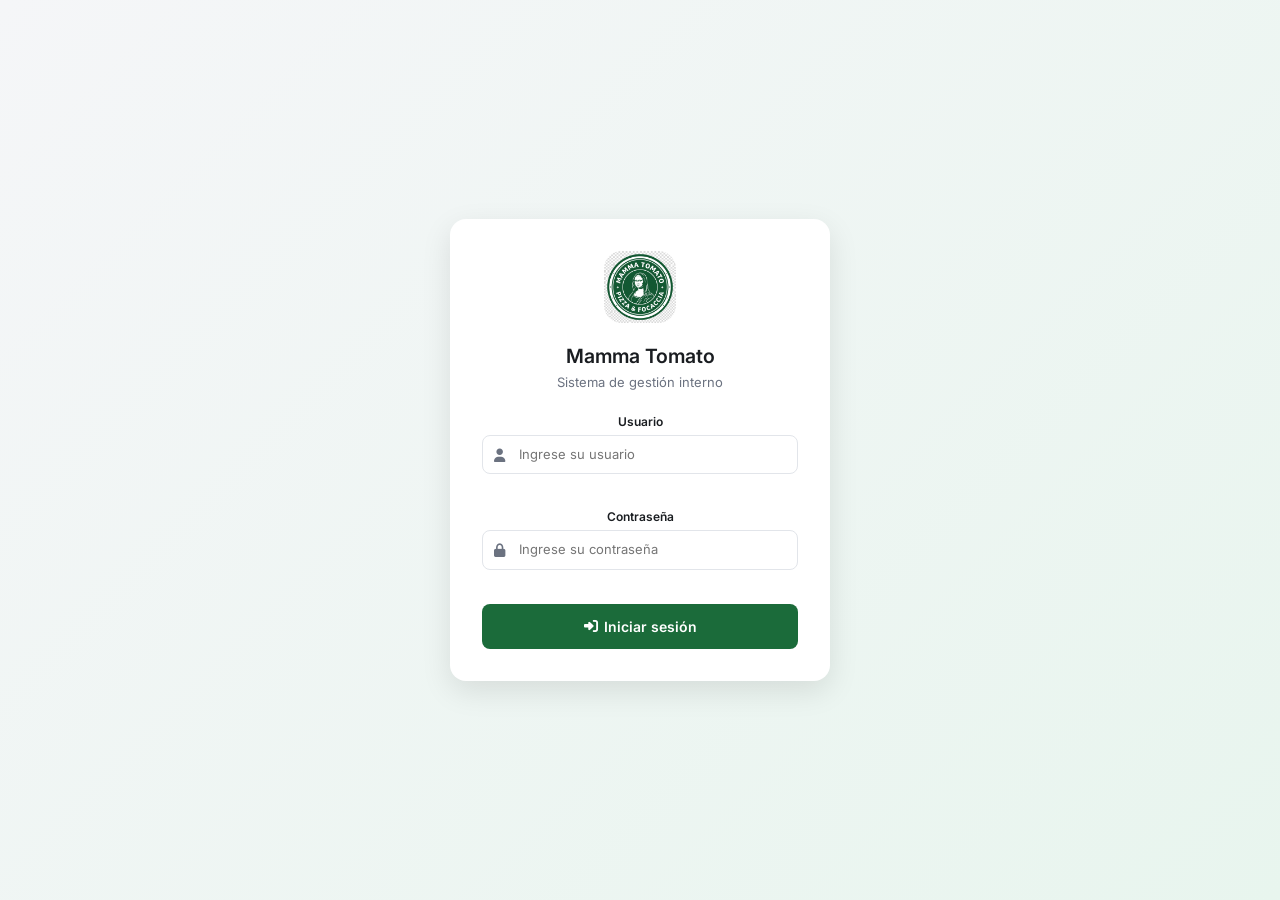
==== ERPPP/index.html @ a9ee2502 "archivos estructurado sistema erp completo solo css puro con js y data local" ====
<!DOCTYPE html>
<html lang="es">
<head>
  <meta charset="UTF-8">
  <meta name="viewport" content="width=device-width, initial-scale=1.0">
  <title>Mamma Tomato — Iniciar Sesión</title>
  <meta name="description" content="Sistema de gestión ERP para Mamma Tomato Pizza & Focaccia">
  <link rel="icon" href="assets/logo.png">
  <link rel="preconnect" href="https://fonts.googleapis.com">
  <link rel="preconnect" href="https://fonts.gstatic.com" crossorigin>
  <link href="https://fonts.googleapis.com/css2?family=Inter:wght@400;500;600;700&display=swap" rel="stylesheet">
  <link rel="stylesheet" href="https://cdnjs.cloudflare.com/ajax/libs/font-awesome/6.5.1/css/all.min.css">
  <link rel="stylesheet" href="css/main.css">
  <link rel="stylesheet" href="css/login.css">
</head>
<body>
  <section class="login-view">
    <div class="login-card fade-in">
      <img src="assets/logo.png" class="login-logo" alt="Mamma Tomato">
      <h1>Mamma Tomato</h1>
      <p>Sistema de gestión interno</p>
      <form id="loginForm" novalidate>
        <div class="form-group">
          <label>Usuario</label>
          <div class="input-icon">
            <i class="fa-solid fa-user"></i>
            <input type="text" id="loginUser" class="form-control" placeholder="Ingrese su usuario">
          </div>
          <div class="login-field-error" id="loginUserError"></div>
        </div>
        <div class="form-group">
          <label>Contraseña</label>
          <div class="input-icon">
            <i class="fa-solid fa-lock"></i>
            <input type="password" id="loginPass" class="form-control" placeholder="Ingrese su contraseña">
          </div>
          <div class="login-field-error" id="loginPassError"></div>
        </div>
        <div id="loginError" class="form-error hidden"><i class="fa-solid fa-circle-exclamation"></i> Credenciales inválidas</div>
        <button type="submit" class="btn btn-primary btn-block btn-lg"><i class="fa-solid fa-right-to-bracket"></i> Iniciar sesión</button>
      </form>
    </div>
  </section>
  <script src="js/db.js"></script>
  <script>
    const ROLE_DEFAULT = { admin: 'pages/dashboard.html', cajero: 'pages/pos.html', cocina: 'pages/cocina.html' };

    document.addEventListener('DOMContentLoaded', async () => {
      await initDB();
      const s = JSON.parse(sessionStorage.getItem('mt_session'));
      if (s) { window.location.href = ROLE_DEFAULT[s.rol] || 'pages/dashboard.html'; return; }

      const form = document.getElementById('loginForm');

      form.addEventListener('submit', async e => {
        e.preventDefault();

        const userField = document.getElementById('loginUser');
        const passField = document.getElementById('loginPass');
        const userError = document.getElementById('loginUserError');
        const passError = document.getElementById('loginPassError');
        const loginError = document.getElementById('loginError');
        let valid = true;

        userField.classList.remove('is-invalid');
        passField.classList.remove('is-invalid');
        userError.textContent = '';
        passError.textContent = '';
        loginError.classList.add('hidden');

        const user = userField.value.trim().toLowerCase();
        const pass = passField.value;

        if (!user) {
          userField.classList.add('is-invalid');
          userError.textContent = 'Ingrese su usuario';
          valid = false;
        } else if (user.length < 3) {
          userField.classList.add('is-invalid');
          userError.textContent = 'Mínimo 3 caracteres';
          valid = false;
        }

        if (!pass) {
          passField.classList.add('is-invalid');
          passError.textContent = 'Ingrese su contraseña';
          valid = false;
        } else if (pass.length < 4) {
          passField.classList.add('is-invalid');
          passError.textContent = 'Mínimo 4 caracteres';
          valid = false;
        }

        if (!valid) return;

        const usuarios = await dbGetAll('usuarios');
        const found = usuarios.find(u => u.username === user && u.password === pass && u.estado === 'activo');

        if (!found) {
          loginError.classList.remove('hidden');
          return;
        }

        sessionStorage.setItem('mt_session', JSON.stringify({
          id: found.id, username: found.username, rol: found.rol,
          nombre: found.nombre, codigo: found.codigo || ''
        }));
        window.location.href = ROLE_DEFAULT[found.rol] || 'pages/dashboard.html';
      });

      document.getElementById('loginUser').addEventListener('input', () => {
        document.getElementById('loginUser').classList.remove('is-invalid');
        document.getElementById('loginUserError').textContent = '';
        document.getElementById('loginError').classList.add('hidden');
      });
      document.getElementById('loginPass').addEventListener('input', () => {
        document.getElementById('loginPass').classList.remove('is-invalid');
        document.getElementById('loginPassError').textContent = '';
        document.getElementById('loginError').classList.add('hidden');
      });
    });
  </script>
</body>
</html>
---- ERPPP/css/main.css ----
:root {
  --brand: #1B6B3A;
  --brand-dark: #0F4D28;
  --brand-light: #E8F5EE;
  --surface: #FFFFFF;
  --bg: #F5F6F8;
  --border: #E2E5EA;
  --text: #1A1D21;
  --text-muted: #6B7280;
  --danger: #DC3545;
  --danger-light: #FDECEC;
  --warning: #F59E0B;
  --warning-light: #FFF6D8;
  --success: #10B981;
  --success-light: #D1FAE5;
  --info: #3B82F6;
  --info-light: #DBEAFE;
  --muted-bg: #F3F4F6;
  --radius: 12px;
  --radius-sm: 8px;
  --sidebar-w: 240px;
  --statusbar-h: 36px;
  --shadow: 0 1px 3px rgba(0,0,0,.06);
  --shadow-md: 0 4px 12px rgba(0,0,0,.08);
  --shadow-lg: 0 10px 30px rgba(0,0,0,.1);
}

* {
  box-sizing: border-box;
  margin: 0;
  padding: 0;
}
html {
  font-size: 14px;
}
body {
  font-family: 'Inter', -apple-system, BlinkMacSystemFont, 'Segoe UI', sans-serif;
  background: #f5f6f8;
  color: #1a1d21;
  line-height: 1.5;
  -webkit-font-smoothing: antialiased;
}
button,
input,
select,
textarea {
  font: inherit;
}
a {
  color: #1b6b3a;
  text-decoration: none;
}
img {
  max-width: 100%;
}
.hidden {
  display: none !important;
}
h1,
h2,
h3,
h4,
h5 {
  font-weight: 600;
  line-height: 1.3;
}
h1 {
  font-size: 1.5rem;
}
h2 {
  font-size: 1.25rem;
}
h3 {
  font-size: 1.1rem;
}
h4 {
  font-size: 1rem;
}
.text-muted {
  color: #6b7280;
}
.mt-4 {
  margin-top: 4px;
}
.mt-8 {
  margin-top: 8px;
}
.mt-16 {
  margin-top: 16px;
}
.grid-2 {
  display: grid;
  grid-template-columns: repeat(2, 1fr);
  gap: 16px;
}
.grid-3 {
  display: grid;
  grid-template-columns: repeat(3, 1fr);
  gap: 16px;
}
::-webkit-scrollbar {
  width: 6px;
  height: 6px;
}
::-webkit-scrollbar-track {
  background: transparent;
}
::-webkit-scrollbar-thumb {
  background: #e2e5ea;
  border-radius: 3px;
}
::-webkit-scrollbar-thumb:hover {
  background: #6b7280;
}
.fade-in {
  animation: fadeIn 0.4s ease both;
}
.slide-in {
  animation: slideIn 0.3s ease both;
}
.stagger {
  animation: staggerIn 0.4s ease both;
}
.delay-1 {
  animation-delay: 0.1s;
}
.delay-2 {
  animation-delay: 0.2s;
}
.delay-3 {
  animation-delay: 0.3s;
}
.module-enter {
  animation: fadeIn 0.3s ease both;
}
@media (max-width: 1050px) {
  .grid-2 {
    grid-template-columns: 1fr;
  }
  .grid-3 {
    grid-template-columns: 1fr;
  }
}
@keyframes fadeIn {
  from { opacity: 0; transform: translateY(8px); }
  to { opacity: 1; transform: translateY(0); }
}
@keyframes slideIn {
  from { opacity: 0; transform: translateX(-10px); }
  to { opacity: 1; transform: translateX(0); }
}
@keyframes scaleIn {
  from { opacity: 0; transform: scale(0.95); }
  to { opacity: 1; transform: scale(1); }
}
@keyframes staggerIn {
  from { opacity: 0; transform: translateY(12px); }
  to { opacity: 1; transform: translateY(0); }
}
.app-shell {
  display: flex;
  min-height: 100vh;
  padding-bottom: 36px;
}
.sidebar-overlay {
  position: fixed;
  inset: 0;
  background: rgba(0,0,0,0.4);
  z-index: 99;
  opacity: 0;
  visibility: hidden;
  transition: opacity 0.3s ease, visibility 0.3s ease;
}
.sidebar-overlay.active {
  opacity: 1;
  visibility: visible;
}
.sidebar {
  width: 240px;
  background: #fff;
  border-right: 1px solid #e2e5ea;
  position: fixed;
  top: 0;
  left: -240px;
  bottom: 36px;
  display: flex;
  flex-direction: column;
  z-index: 100;
  transition: left 0.3s cubic-bezier(0.4, 0, 0.2, 1), box-shadow 0.3s ease;
}
.sidebar.open {
  left: 0;
  box-shadow: 2px 0 12px rgba(0,0,0,0.06);
}
.sidebar-brand {
  display: flex;
  align-items: center;
  gap: 12px;
  padding: 16px 16px 14px;
  border-bottom: 1px solid #e2e5ea;
}
.sidebar-brand img {
  width: 38px;
  height: 38px;
  border-radius: 10px;
}
.sidebar-brand-text strong {
  display: block;
  font-size: 14px;
}
.sidebar-brand-text span {
  display: block;
  font-size: 11px;
  color: #6b7280;
}
.sidebar-nav {
  flex: 1;
  padding: 8px;
  overflow-y: auto;
  display: flex;
  flex-direction: column;
  gap: 2px;
}
.nav-item {
  display: flex;
  align-items: center;
  gap: 10px;
  border: none;
  background: transparent;
  padding: 10px 12px;
  text-align: left;
  border-radius: 8px;
  color: #6b7280;
  cursor: pointer;
  font-size: 13px;
  font-weight: 500;
  transition: all 0.2s ease;
}
.nav-item i {
  width: 18px;
  text-align: center;
  font-size: 14px;
}
.nav-item:hover {
  background: #f5f6f8;
  color: #1a1d21;
  transform: translateX(3px);
}
.nav-item.active {
  background: #e8f5ee;
  color: #0f4d28;
  font-weight: 600;
}
.sidebar-footer {
  border-top: 1px solid #e2e5ea;
  padding: 8px;
}
.sidebar-option {
  display: flex;
  align-items: center;
  gap: 10px;
  padding: 10px 12px;
  border: none;
  background: transparent;
  width: 100%;
  text-align: left;
  border-radius: 8px;
  color: #6b7280;
  cursor: pointer;
  font-size: 13px;
  transition: all 0.15s ease;
}
.sidebar-option:hover {
  background: #f5f6f8;
  color: #1a1d21;
}
.sidebar-option .online-icon {
  width: 18px;
  text-align: center;
}
.toggle-switch {
  width: 36px;
  height: 20px;
  background: #e2e5ea;
  border-radius: 10px;
  position: relative;
  margin-left: auto;
  transition: background 0.2s ease;
  cursor: pointer;
}
.toggle-switch.active {
  background: #10b981;
}
.toggle-switch .toggle-knob {
  width: 16px;
  height: 16px;
  background: #fff;
  border-radius: 50%;
  position: absolute;
  top: 2px;
  left: 2px;
  transition: left 0.2s ease;
  box-shadow: 0 1px 3px rgba(0,0,0,0.15);
}
.toggle-switch.active .toggle-knob {
  left: 18px;
}
.content {
  margin-left: 0;
  width: 100%;
  padding: 20px;
  min-height: calc(100vh - var(--statusbar-h));
  transition: margin-left 0.3s cubic-bezier(0.4, 0, 0.2, 1);
}
.sidebar.open ~ .content {
  margin-left: var(--sidebar-w);
  width: calc(100% - var(--sidebar-w));
}
.topbar {
  background: #fff;
  border: 1px solid #e2e5ea;
  border-radius: 12px;
  padding: 14px 20px;
  display: flex;
  justify-content: space-between;
  align-items: center;
  margin-bottom: 16px;
}
.topbar h2 {
  margin-bottom: 2px;
}
.topbar p {
  color: #6b7280;
  font-size: 13px;
}
.topbar-left {
  display: flex;
  align-items: center;
  gap: 14px;
}
.btn-menu {
  border: none;
  background: #f5f6f8;
  width: 38px;
  height: 38px;
  border-radius: 8px;
  cursor: pointer;
  font-size: 16px;
  color: #6b7280;
  display: flex;
  align-items: center;
  justify-content: center;
  transition: all 0.2s ease;
}
.btn-menu:hover {
  background: #e2e5ea;
  color: #1a1d21;
}
.topbar-actions {
  display: flex;
  align-items: center;
  gap: 10px;
}
.user-badge {
  background: #e8f5ee;
  color: #0f4d28;
  padding: 7px 14px;
  border-radius: 999px;
  font-weight: 600;
  font-size: 12px;
  display: flex;
  align-items: center;
  gap: 6px;
}
.user-badge i {
  font-size: 14px;
}
.module-content {
  animation: fadeIn 0.3s ease;
}
.status-bar {
  position: fixed;
  bottom: 0;
  left: 0;
  right: 0;
  height: 36px;
  background: #1e2328;
  color: rgba(255,255,255,0.7);
  display: flex;
  justify-content: space-between;
  align-items: center;
  padding: 0 20px;
  font-size: 12px;
  z-index: 200;
}
.status-left {
  display: flex;
  align-items: center;
  gap: 6px;
}
.status-left strong {
  color: #fff;
}
.status-sep {
  color: rgba(255,255,255,0.25);
  margin: 0 4px;
}
.status-right {
  display: flex;
  align-items: center;
  gap: 8px;
}
.status-dot {
  font-size: 8px;
}
.status-dot.online {
  color: #10b981;
}
.status-dot.offline {
  color: #dc3545;
}
@media (max-width: 768px) {
  .sidebar {
    width: 280px;
    left: -280px;
    bottom: 0;
    box-shadow: none;
  }
  .sidebar.open {
    box-shadow: 4px 0 24px rgba(0,0,0,0.15);
  }
  .sidebar.open ~ .content {
    margin-left: 0;
    width: 100%;
  }
  .content {
    padding: 12px;
  }
  .topbar {
    flex-direction: column;
    align-items: flex-start;
    gap: 8px;
  }
  .topbar-left {
    width: 100%;
    justify-content: space-between;
  }
  .status-bar {
    font-size: 10px;
    padding: 0 12px;
  }
}
.btn {
  display: inline-flex;
  align-items: center;
  justify-content: center;
  gap: 6px;
  border: none;
  border-radius: 8px;
  padding: 9px 16px;
  cursor: pointer;
  font-weight: 600;
  font-size: 13px;
  transition: all 0.15s ease;
  white-space: nowrap;
}
.btn-primary {
  background: #1b6b3a;
  color: #fff;
}
.btn-primary:hover {
  background: #0f4d28;
}
.btn-success {
  background: #10b981;
  color: #fff;
}
.btn-success:hover {
  background: #0ea774;
}
.btn-danger {
  background: #fdecec;
  color: #dc3545;
}
.btn-danger:hover {
  background: #fbd6d6;
}
.btn-outline {
  background: transparent;
  border: 1px solid #e2e5ea;
  color: #1a1d21;
}
.btn-outline:hover {
  background: #f5f6f8;
}
.btn-block {
  width: 100%;
}
.btn-lg {
  padding: 12px 20px;
  font-size: 14px;
}
.btn-sm {
  padding: 6px 10px;
  font-size: 12px;
}
.btn-icon {
  border: none;
  background: transparent;
  cursor: pointer;
  padding: 4px 6px;
  border-radius: 4px;
  color: #6b7280;
  transition: all 0.15s ease;
}
.btn-icon:hover {
  background: #f5f6f8;
}
.btn-icon.danger {
  color: #dc3545;
}
.btn-icon.danger:hover {
  background: #fdecec;
}
.card {
  background: #fff;
  border: 1px solid #e2e5ea;
  border-radius: 12px;
  padding: 18px;
}
.card-header {
  display: flex;
  justify-content: space-between;
  align-items: center;
  margin-bottom: 14px;
  gap: 12px;
}
.card-header h3 {
  margin: 0;
}
.badge {
  display: inline-flex;
  align-items: center;
  padding: 4px 10px;
  border-radius: 999px;
  font-size: 11px;
  font-weight: 600;
}
.badge-success {
  background: #d1fae5;
  color: #0d9467;
}
.badge-danger {
  background: #fdecec;
  color: #dc3545;
}
.badge-warn {
  background: #fff6d8;
  color: #c57f08;
}
.badge-info {
  background: #dbeafe;
  color: #3b82f6;
}
.badge-muted {
  background: #f3f4f6;
  color: #6b7280;
}
.table-wrap {
  overflow-x: auto;
}
table {
  width: 100%;
  border-collapse: collapse;
  font-size: 13px;
}
th,
td {
  padding: 10px 12px;
  text-align: left;
  white-space: nowrap;
  border-bottom: 1px solid #e2e5ea;
}
th {
  font-size: 11px;
  text-transform: uppercase;
  letter-spacing: 0.5px;
  color: #6b7280;
  background: #f5f6f8;
  font-weight: 600;
}
tbody tr:hover {
  background: rgba(27,107,58,0.02);
}
.form-group {
  margin-bottom: 12px;
}
.form-group label {
  display: block;
  font-size: 12px;
  font-weight: 600;
  color: #1a1d21;
  margin-bottom: 4px;
}
.form-control {
  width: 100%;
  border: 1px solid #e2e5ea;
  border-radius: 8px;
  padding: 9px 12px;
  background: #fff;
  outline: none;
  font-size: 13px;
  transition: border-color 0.15s ease;
}
.form-control:focus {
  border-color: #1b6b3a;
  box-shadow: 0 0 0 3px rgba(27,107,58,0.1);
}
.form-control:disabled {
  background: #f3f4f6;
  cursor: not-allowed;
}
.input-icon {
  position: relative;
}
.input-icon i {
  position: absolute;
  left: 12px;
  top: 50%;
  transform: translateY(-50%);
  color: #6b7280;
  font-size: 13px;
}
.input-icon input {
  padding-left: 36px;
}
select.form-control {
  appearance: none;
  background-image: url("data:image/svg+xml,%3Csvg xmlns='http://www.w3.org/2000/svg' width='12' height='12' viewBox='0 0 24 24' fill='none' stroke='%236B7280' stroke-width='2'%3E%3Cpolyline points='6 9 12 15 18 9'%3E%3C/polyline%3E%3C/svg%3E");
  background-repeat: no-repeat;
  background-position: right 12px center;
  padding-right: 32px;
}
textarea.form-control {
  resize: vertical;
  min-height: 60px;
}
.form-row {
  display: grid;
  grid-template-columns: repeat(2, 1fr);
  gap: 12px;
}
.form-hint {
  display: block;
  font-size: 11px;
  color: #6b7280;
  margin-top: 2px;
}
.form-error {
  background: #fdecec;
  color: #dc3545;
  padding: 8px 12px;
  border-radius: 8px;
  font-size: 12px;
  display: flex;
  align-items: center;
  gap: 6px;
  margin-bottom: 12px;
}
.needs-validation.was-validated .form-control:invalid {
  border-color: #dc3545;
}
.needs-validation.was-validated .invalid-feedback {
  display: block;
}
.invalid-feedback {
  display: none;
  font-size: 11px;
  color: #dc3545;
  margin-top: 2px;
}
.is-invalid {
  border-color: #dc3545 !important;
  box-shadow: 0 0 0 3px rgba(220,53,69,0.1) !important;
}
.custom-error {
  font-size: 11px;
  color: #dc3545;
  margin-top: 2px;
}
.is-valid {
  border-color: #10b981 !important;
}
.radio-group {
  display: flex;
  gap: 12px;
  flex-wrap: wrap;
}
.radio-label {
  display: flex;
  align-items: center;
  gap: 6px;
  padding: 8px 14px;
  border: 1px solid #e2e5ea;
  border-radius: 8px;
  cursor: pointer;
  font-size: 13px;
  transition: all 0.15s ease;
}
.radio-label:has(input:checked) {
  border-color: #1b6b3a;
  background: #e8f5ee;
  color: #0f4d28;
}
.radio-label input[type="radio"] {
  accent-color: #1b6b3a;
}
.check-label {
  display: flex;
  align-items: center;
  gap: 8px;
  padding: 6px 0;
  font-size: 13px;
  cursor: pointer;
}
.check-label input[type="checkbox"] {
  accent-color: #1b6b3a;
}
.filter-bar {
  display: flex;
  gap: 8px;
  align-items: center;
}
.filter-bar .form-control {
  width: auto;
  min-width: 150px;
}
.action-btns {
  display: flex;
  gap: 4px;
}
.stats-grid {
  display: grid;
  grid-template-columns: repeat(4, 1fr);
  gap: 16px;
}
.stat-card {
  background: #fff;
  border: 1px solid #e2e5ea;
  border-radius: 12px;
  padding: 16px;
  display: flex;
  align-items: center;
  gap: 14px;
}
.stat-icon {
  width: 44px;
  height: 44px;
  border-radius: 10px;
  display: flex;
  align-items: center;
  justify-content: center;
  background: #e8f5ee;
  color: #1b6b3a;
  font-size: 18px;
}
.stat-icon.warn {
  background: #fff6d8;
  color: #f59e0b;
}
.stat-icon.success {
  background: #d1fae5;
  color: #10b981;
}
.stat-icon.danger {
  background: #fdecec;
  color: #dc3545;
}
.stat-info span {
  display: block;
  font-size: 12px;
  color: #6b7280;
}
.stat-info strong {
  display: block;
  font-size: 20px;
  margin-top: 2px;
}
.tab-bar {
  display: flex;
  gap: 4px;
  background: #fff;
  border: 1px solid #e2e5ea;
  border-radius: 12px;
  padding: 4px;
}
.tab-btn {
  flex: 1;
  border: none;
  background: transparent;
  padding: 10px 16px;
  border-radius: 8px;
  cursor: pointer;
  font-size: 13px;
  font-weight: 500;
  color: #6b7280;
  transition: all 0.15s ease;
  display: flex;
  align-items: center;
  justify-content: center;
  gap: 6px;
}
.tab-btn:hover {
  background: #f5f6f8;
}
.tab-btn.active {
  background: #1b6b3a;
  color: #fff;
  font-weight: 600;
}
.empty-state {
  text-align: center;
  padding: 40px 20px;
  color: #6b7280;
  font-size: 13px;
}
.empty-state i {
  font-size: 32px;
  display: block;
  margin-bottom: 10px;
  opacity: 0.4;
}
.empty-state.full {
  grid-column: 1/-1;
}
.detail-grid {
  display: grid;
  grid-template-columns: repeat(2, 1fr);
  gap: 8px;
  font-size: 13px;
}
.detail-total {
  display: flex;
  justify-content: space-between;
  align-items: center;
  margin-top: 16px;
  padding-top: 12px;
  border-top: 2px solid #1a1d21;
}
.detail-total span {
  font-size: 14px;
  font-weight: 600;
}
.detail-total strong {
  font-size: 20px;
  color: #0f4d28;
}
.order-summary {
  margin-top: 12px;
  padding-top: 12px;
  border-top: 1px solid #e2e5ea;
}
.order-summary h5 {
  margin-bottom: 8px;
}
.summary-line {
  display: flex;
  justify-content: space-between;
  font-size: 13px;
  padding: 3px 0;
}
@media (max-width: 1050px) {
  .stats-grid {
    grid-template-columns: repeat(2, 1fr);
  }
  .grid-2,
  .form-row {
    grid-template-columns: 1fr;
  }
}
@media (max-width: 768px) {
  .stats-grid {
    grid-template-columns: 1fr;
  }
  .filter-bar {
    flex-direction: column;
  }
  .filter-bar .form-control {
    width: 100%;
  }
}
.modal-overlay {
  position: fixed;
  inset: 0;
  background: rgba(0,0,0,0.45);
  backdrop-filter: blur(4px);
  display: none;
  align-items: center;
  justify-content: center;
  z-index: 500;
  padding: 20px;
  opacity: 0;
  transition: opacity 0.25s ease;
}
.modal-overlay.active {
  display: flex;
  opacity: 1;
}
.modal-box {
  background: #fff;
  border-radius: 16px;
  box-shadow: 0 10px 30px rgba(0,0,0,0.1);
  width: 100%;
  max-height: 90vh;
  display: flex;
  flex-direction: column;
  animation: modalSlideIn 0.3s cubic-bezier(0.4, 0, 0.2, 1) both;
}
.modal-md { max-width: 520px; }
.modal-lg { max-width: 680px; }
.modal-header {
  display: flex;
  justify-content: space-between;
  align-items: center;
  padding: 16px 20px;
  border-bottom: 1px solid #e2e5ea;
}
.modal-header h4 { margin: 0; }
.modal-close {
  border: none;
  background: transparent;
  cursor: pointer;
  color: #6b7280;
  font-size: 16px;
  padding: 4px;
  transition: color 0.15s ease;
}
.modal-close:hover { color: #1a1d21; }
.modal-body {
  padding: 20px;
  overflow-y: auto;
  flex: 1;
}
.modal-footer {
  display: flex;
  justify-content: flex-end;
  gap: 8px;
  padding: 14px 20px;
  border-top: 1px solid #e2e5ea;
}
body.modal-open { overflow: hidden; }
@media (max-width: 768px) {
  .modal-overlay { padding: 12px; align-items: flex-end; }
  .modal-box { max-height: 85vh; border-radius: 16px 16px 0 0; }
  .modal-md, .modal-lg { max-width: 100%; }
}
@keyframes modalSlideIn {
  from { opacity: 0; transform: translateY(20px) scale(0.97); }
  to { opacity: 1; transform: translateY(0) scale(1); }
}
---- ERPPP/css/login.css ----
/* Login */
.login-view {
  min-height: 100vh;
  display: flex;
  align-items: center;
  justify-content: center;
  background: linear-gradient(135deg, #f5f6f8 0%, #e8f5ee 100%);
}
.login-card {
  width: 380px;
  max-width: 92vw;
  background: #fff;
  padding: 32px;
  border-radius: 16px;
  box-shadow: 0 10px 30px rgba(0,0,0,0.1);
  text-align: center;
}
.login-card h1 {
  margin: 16px 0 4px;
  font-size: 1.4rem;
}
.login-card p {
  color: #6b7280;
  margin-bottom: 20px;
  font-size: 13px;
}
.login-logo {
  width: 72px;
  height: 72px;
  border-radius: 18px;
}
.login-field-error {
  font-size: 12px;
  color: #dc3545;
  margin-top: 4px;
  min-height: 18px;
}
.form-error {
  background: #fdecec;
  color: #dc3545;
  padding: 10px 14px;
  border-radius: 8px;
  font-size: 13px;
  margin-bottom: 12px;
  display: flex;
  align-items: center;
  gap: 8px;
}
.form-error.hidden {
  display: none;
}
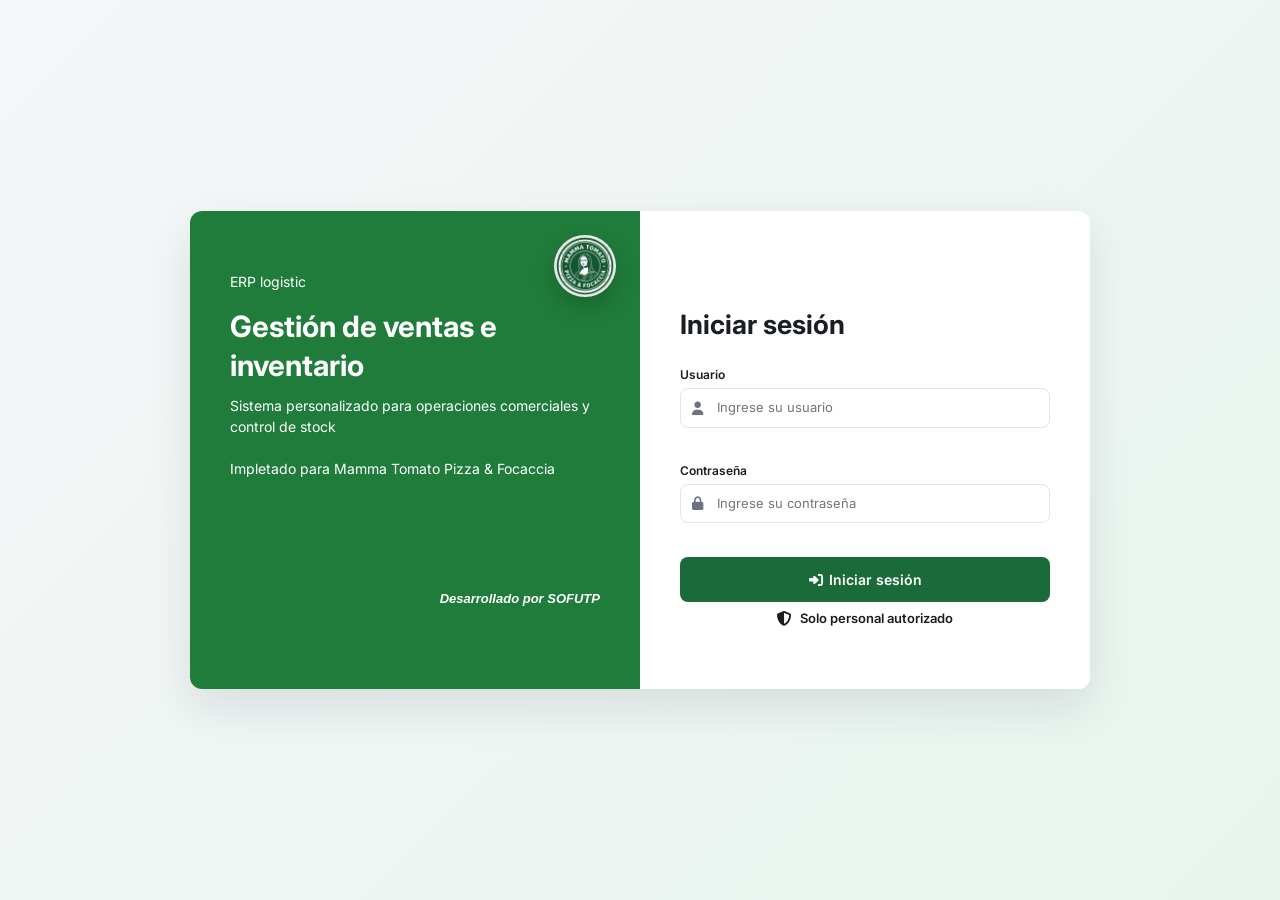
==== commit 8fa5e8ec: "login" ====
--- a/ERPPP/index.html
+++ b/ERPPP/index.html
@@ -16,10 +16,21 @@
 <body>
   <section class="login-view">
     <div class="login-card fade-in">
-      <img src="assets/logo.png" class="login-logo" alt="Mamma Tomato">
-      <h1>Mamma Tomato</h1>
-      <p>Sistema de gestión interno</p>
+      <div class="panel-left">
+        <span>ERP logistic</span>
+        <h1>Gestión de ventas e inventario</h1>
+        <span>Sistema personalizado para operaciones comerciales y control de stock</span>
+        <img src="assets/logo.png" class="login-logo" alt="Mamma Tomato">
+        <span><br>Impletado para Mamma Tomato Pizza & Focaccia</span>
+        <p>Desarrollado por SOFUTP</p>
+      </div>
+      <div class="panel-right">
+      <div class="login-heading">
+        <h2>Iniciar sesión</h2>
+      </div>
+
       <form id="loginForm" novalidate>
+         
         <div class="form-group">
           <label>Usuario</label>
           <div class="input-icon">
@@ -38,7 +49,10 @@
         </div>
         <div id="loginError" class="form-error hidden"><i class="fa-solid fa-circle-exclamation"></i> Credenciales inválidas</div>
         <button type="submit" class="btn btn-primary btn-block btn-lg"><i class="fa-solid fa-right-to-bracket"></i> Iniciar sesión</button>
+        <div class="icon-login-sec"><i class="fa-solid fa-shield-halved"></i><span>Solo personal autorizado</span>
+        </div>
       </form>
+      </div>
     </div>
   </section>
   <script src="js/db.js"></script>
--- a/ERPPP/css/login.css
+++ b/ERPPP/css/login.css
@@ -7,27 +7,69 @@
   background: linear-gradient(135deg, #f5f6f8 0%, #e8f5ee 100%);
 }
 .login-card {
-  width: 380px;
+  display: grid;
+  grid-template-columns: 1fr 1fr;
+  width: 900px;
   max-width: 92vw;
+  min-height: 400px;
   background: #fff;
-  padding: 32px;
-  border-radius: 16px;
-  box-shadow: 0 10px 30px rgba(0,0,0,0.1);
-  text-align: center;
+  border-radius: 12px;
+  box-shadow: 0 18px 45px rgba(15, 23, 42, 0.10);
+  overflow: hidden;
 }
+.panel-left{
+  position: relative;
+  background: #207C3A;
+  color: #fff;
+  padding: 60px 40px;
+  display: flex;
+  flex-direction: column;
+  justify-content: flex-start;
+}
+.panel-left p{
+  margin-top: auto;
+  margin-bottom: 0;
+  text-align: end;
+  font-style: oblique;
+}
+.panel-right{
+  background: #fff;
+  padding: 96px 40px 60px;
+}
+
+.login-heading {
+  margin-bottom: 24px;
+}
+
+
+
+.login-heading h2 {
+  margin: 0;
+  font-size: 1.9rem;
+  font-weight: 700;
+  color: #1a1d21;
+}
+
 .login-card h1 {
-  margin: 16px 0 4px;
-  font-size: 1.4rem;
+  margin: 16px 0 10px;
+  font-size: 2.1rem;
+  font-weight: 700;
+  max-width: 280px;
 }
 .login-card p {
-  color: #6b7280;
   margin-bottom: 20px;
   font-size: 13px;
+  font-weight: bold;
 }
 .login-logo {
-  width: 72px;
-  height: 72px;
-  border-radius: 18px;
+  position: absolute;
+  top: 24px;
+  right: 24px;
+  width: 62px;
+  height: 62px;
+  border-radius: 50%;
+  object-fit: cover;
+  box-shadow: 0 10px 24px rgba(0, 0, 0, 0.18);
 }
 .login-field-error {
   font-size: 12px;
@@ -49,3 +91,15 @@
 .form-error.hidden {
   display: none;
 }
+.icon-login-sec{
+  display: flex;
+  align-items: center;
+  justify-content: center;
+  gap: 8px;
+  margin-top: 7px;
+  font-size: 13px;
+  font-weight:600;
+}
+.icon-login-sec i{
+  font-size: 15px;
+}
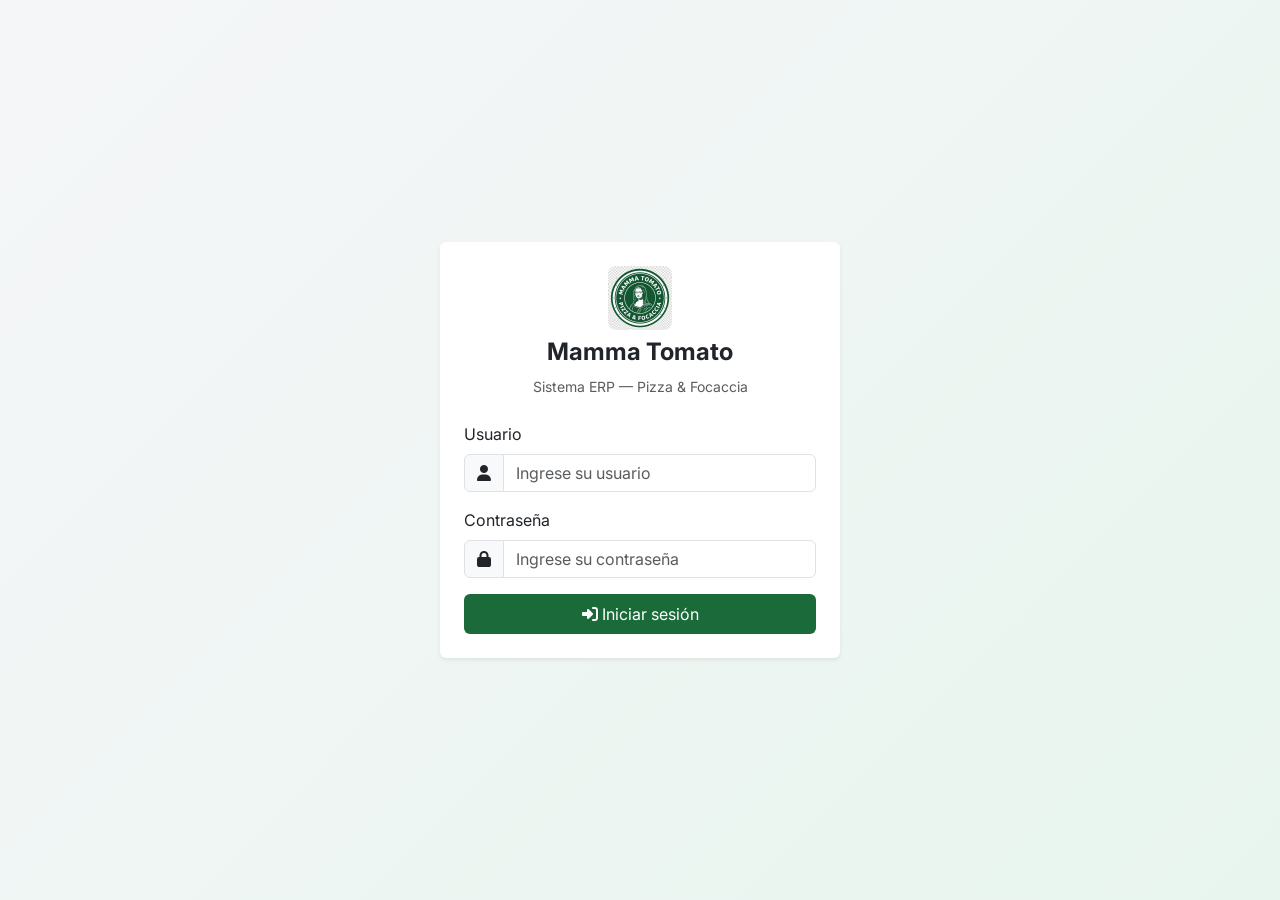
==== commit 4c00882a: "se logro: implementar la arquitectura inicial del módulo ERP, incluyendo el panel de control, el mód" ====
--- a/ERPPP/index.html
+++ b/ERPPP/index.html
@@ -3,134 +3,83 @@
 <head>
   <meta charset="UTF-8">
   <meta name="viewport" content="width=device-width, initial-scale=1.0">
-  <title>Mamma Tomato — Iniciar Sesión</title>
-  <meta name="description" content="Sistema de gestión ERP para Mamma Tomato Pizza & Focaccia">
+  <title>Mamma Tomato — Iniciar sesión</title>
+  <meta name="description" content="ERP Mamma Tomato — Sistema de gestión para pizzería">
   <link rel="icon" href="assets/logo.png">
-  <link rel="preconnect" href="https://fonts.googleapis.com">
-  <link rel="preconnect" href="https://fonts.gstatic.com" crossorigin>
+  <link href="https://cdn.jsdelivr.net/npm/bootstrap@5.3.8/dist/css/bootstrap.min.css" rel="stylesheet">
+  <link rel="stylesheet" href="https://cdnjs.cloudflare.com/ajax/libs/font-awesome/6.5.1/css/all.min.css">
   <link href="https://fonts.googleapis.com/css2?family=Inter:wght@400;500;600;700&display=swap" rel="stylesheet">
-  <link rel="stylesheet" href="https://cdnjs.cloudflare.com/ajax/libs/font-awesome/6.5.1/css/all.min.css">
   <link rel="stylesheet" href="css/main.css">
-  <link rel="stylesheet" href="css/login.css">
 </head>
 <body>
-  <section class="login-view">
-    <div class="login-card fade-in">
-      <div class="panel-left">
-        <span>ERP logistic</span>
-        <h1>Gestión de ventas e inventario</h1>
-        <span>Sistema personalizado para operaciones comerciales y control de stock</span>
-        <img src="assets/logo.png" class="login-logo" alt="Mamma Tomato">
-        <span><br>Impletado para Mamma Tomato Pizza & Focaccia</span>
-        <p>Desarrollado por SOFUTP</p>
-      </div>
-      <div class="panel-right">
-      <div class="login-heading">
-        <h2>Iniciar sesión</h2>
-      </div>
-
-      <form id="loginForm" novalidate>
-         
-        <div class="form-group">
-          <label>Usuario</label>
-          <div class="input-icon">
-            <i class="fa-solid fa-user"></i>
-            <input type="text" id="loginUser" class="form-control" placeholder="Ingrese su usuario">
+  <div class="login-view">
+    <div class="card shadow-sm border-0 fade-in" style="width:100%;max-width:400px">
+      <div class="card-body p-4">
+        <div class="text-center mb-4">
+          <img src="assets/logo.png" alt="Mamma Tomato" width="64" height="64" class="rounded-3 mb-2">
+          <h4 class="fw-bold">Mamma Tomato</h4>
+          <small class="text-muted">Sistema ERP — Pizza & Focaccia</small>
+        </div>
+        <form id="loginForm" novalidate>
+          <div class="mb-3">
+            <label class="form-label">Usuario</label>
+            <div class="input-group has-validation">
+              <span class="input-group-text"><i class="fa-solid fa-user"></i></span>
+              <input type="text" id="loginUser" class="form-control" placeholder="Ingrese su usuario" autocomplete="username">
+              <div class="invalid-feedback">Ingrese su usuario</div>
+            </div>
           </div>
-          <div class="login-field-error" id="loginUserError"></div>
-        </div>
-        <div class="form-group">
-          <label>Contraseña</label>
-          <div class="input-icon">
-            <i class="fa-solid fa-lock"></i>
-            <input type="password" id="loginPass" class="form-control" placeholder="Ingrese su contraseña">
+          <div class="mb-3">
+            <label class="form-label">Contraseña</label>
+            <div class="input-group has-validation">
+              <span class="input-group-text"><i class="fa-solid fa-lock"></i></span>
+              <input type="password" id="loginPass" class="form-control" placeholder="Ingrese su contraseña" autocomplete="current-password">
+              <div class="invalid-feedback">Ingrese su contraseña</div>
+            </div>
           </div>
-          <div class="login-field-error" id="loginPassError"></div>
-        </div>
-        <div id="loginError" class="form-error hidden"><i class="fa-solid fa-circle-exclamation"></i> Credenciales inválidas</div>
-        <button type="submit" class="btn btn-primary btn-block btn-lg"><i class="fa-solid fa-right-to-bracket"></i> Iniciar sesión</button>
-        <div class="icon-login-sec"><i class="fa-solid fa-shield-halved"></i><span>Solo personal autorizado</span>
-        </div>
-      </form>
+          <div class="alert alert-danger d-none py-2 small" id="loginError">
+            <i class="fa-solid fa-circle-exclamation me-1"></i>Credenciales inválidas o usuario inactivo
+          </div>
+          <button type="submit" class="btn btn-brand w-100 py-2">
+            <i class="fa-solid fa-right-to-bracket me-1"></i>Iniciar sesión
+          </button>
+        </form>
       </div>
     </div>
-  </section>
+  </div>
+
+  <script src="https://cdn.jsdelivr.net/npm/bootstrap@5.3.8/dist/js/bootstrap.bundle.min.js"></script>
   <script src="js/db.js"></script>
+  <script src="js/validation.js"></script>
   <script>
-    const ROLE_DEFAULT = { admin: 'pages/dashboard.html', cajero: 'pages/pos.html', cocina: 'pages/cocina.html' };
+    const ROLE_DEFAULT = { admin:'pages/dashboard.html', cajero:'pages/pos.html', cocina:'pages/cocina.html' };
 
     document.addEventListener('DOMContentLoaded', async () => {
       await initDB();
+      // Si ya tiene sesión, redirigir
       const s = JSON.parse(sessionStorage.getItem('mt_session'));
       if (s) { window.location.href = ROLE_DEFAULT[s.rol] || 'pages/dashboard.html'; return; }
 
-      const form = document.getElementById('loginForm');
+      document.getElementById('loginForm').addEventListener('submit', async e => {
+        e.preventDefault();
+        document.getElementById('loginError').classList.add('d-none');
 
-      form.addEventListener('submit', async e => {
-        e.preventDefault();
+        if (!validateForm('loginForm', {
+          loginUser: [V.required('Ingrese su usuario'), V.minLength(3)],
+          loginPass: [V.required('Ingrese su contraseña'), V.minLength(4)]
+        })) return;
 
-        const userField = document.getElementById('loginUser');
-        const passField = document.getElementById('loginPass');
-        const userError = document.getElementById('loginUserError');
-        const passError = document.getElementById('loginPassError');
-        const loginError = document.getElementById('loginError');
-        let valid = true;
-
-        userField.classList.remove('is-invalid');
-        passField.classList.remove('is-invalid');
-        userError.textContent = '';
-        passError.textContent = '';
-        loginError.classList.add('hidden');
-
-        const user = userField.value.trim().toLowerCase();
-        const pass = passField.value;
-
-        if (!user) {
-          userField.classList.add('is-invalid');
-          userError.textContent = 'Ingrese su usuario';
-          valid = false;
-        } else if (user.length < 3) {
-          userField.classList.add('is-invalid');
-          userError.textContent = 'Mínimo 3 caracteres';
-          valid = false;
-        }
-
-        if (!pass) {
-          passField.classList.add('is-invalid');
-          passError.textContent = 'Ingrese su contraseña';
-          valid = false;
-        } else if (pass.length < 4) {
-          passField.classList.add('is-invalid');
-          passError.textContent = 'Mínimo 4 caracteres';
-          valid = false;
-        }
-
-        if (!valid) return;
-
+        const user = document.getElementById('loginUser').value.trim().toLowerCase();
+        const pass = document.getElementById('loginPass').value;
         const usuarios = await dbGetAll('usuarios');
         const found = usuarios.find(u => u.username === user && u.password === pass && u.estado === 'activo');
 
-        if (!found) {
-          loginError.classList.remove('hidden');
-          return;
-        }
+        if (!found) { document.getElementById('loginError').classList.remove('d-none'); return; }
 
         sessionStorage.setItem('mt_session', JSON.stringify({
-          id: found.id, username: found.username, rol: found.rol,
-          nombre: found.nombre, codigo: found.codigo || ''
+          id:found.id, username:found.username, rol:found.rol, nombre:found.nombre, codigo:found.codigo||''
         }));
         window.location.href = ROLE_DEFAULT[found.rol] || 'pages/dashboard.html';
-      });
-
-      document.getElementById('loginUser').addEventListener('input', () => {
-        document.getElementById('loginUser').classList.remove('is-invalid');
-        document.getElementById('loginUserError').textContent = '';
-        document.getElementById('loginError').classList.add('hidden');
-      });
-      document.getElementById('loginPass').addEventListener('input', () => {
-        document.getElementById('loginPass').classList.remove('is-invalid');
-        document.getElementById('loginPassError').textContent = '';
-        document.getElementById('loginError').classList.add('hidden');
       });
     });
   </script>
